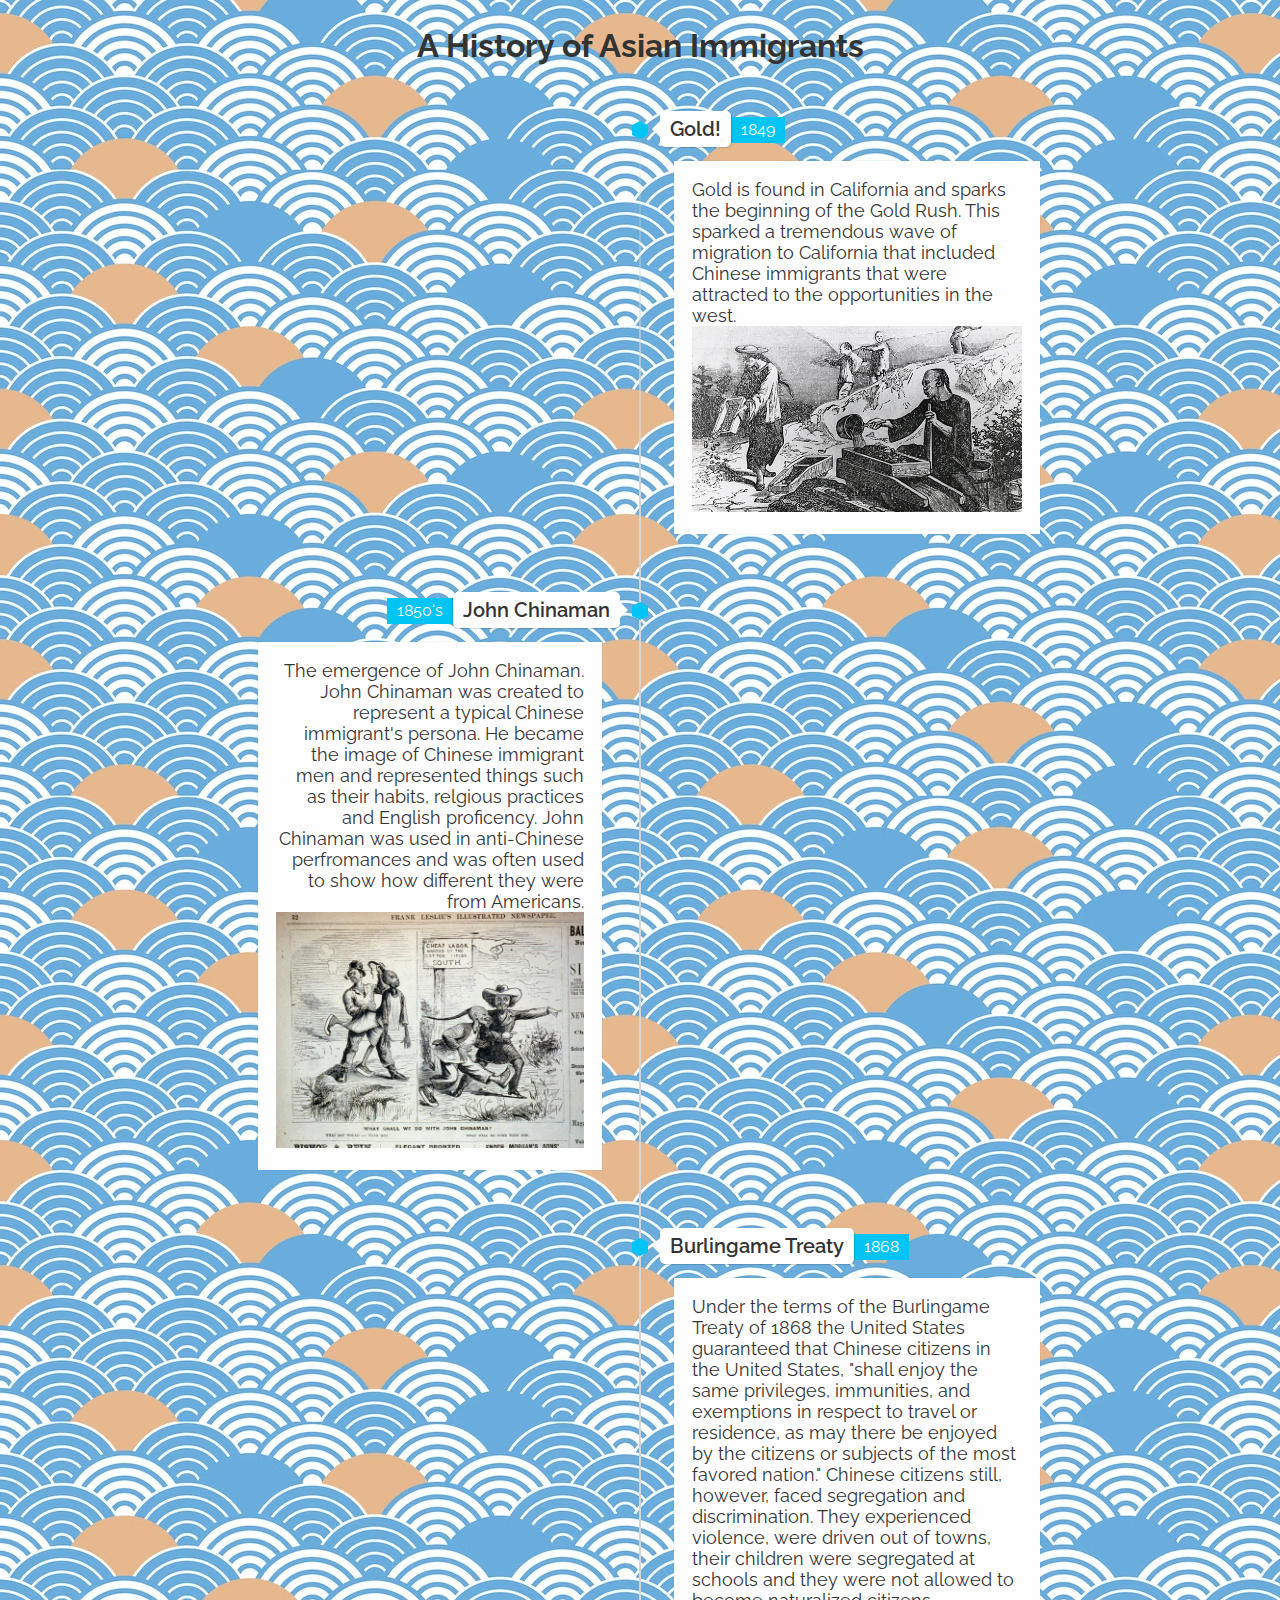
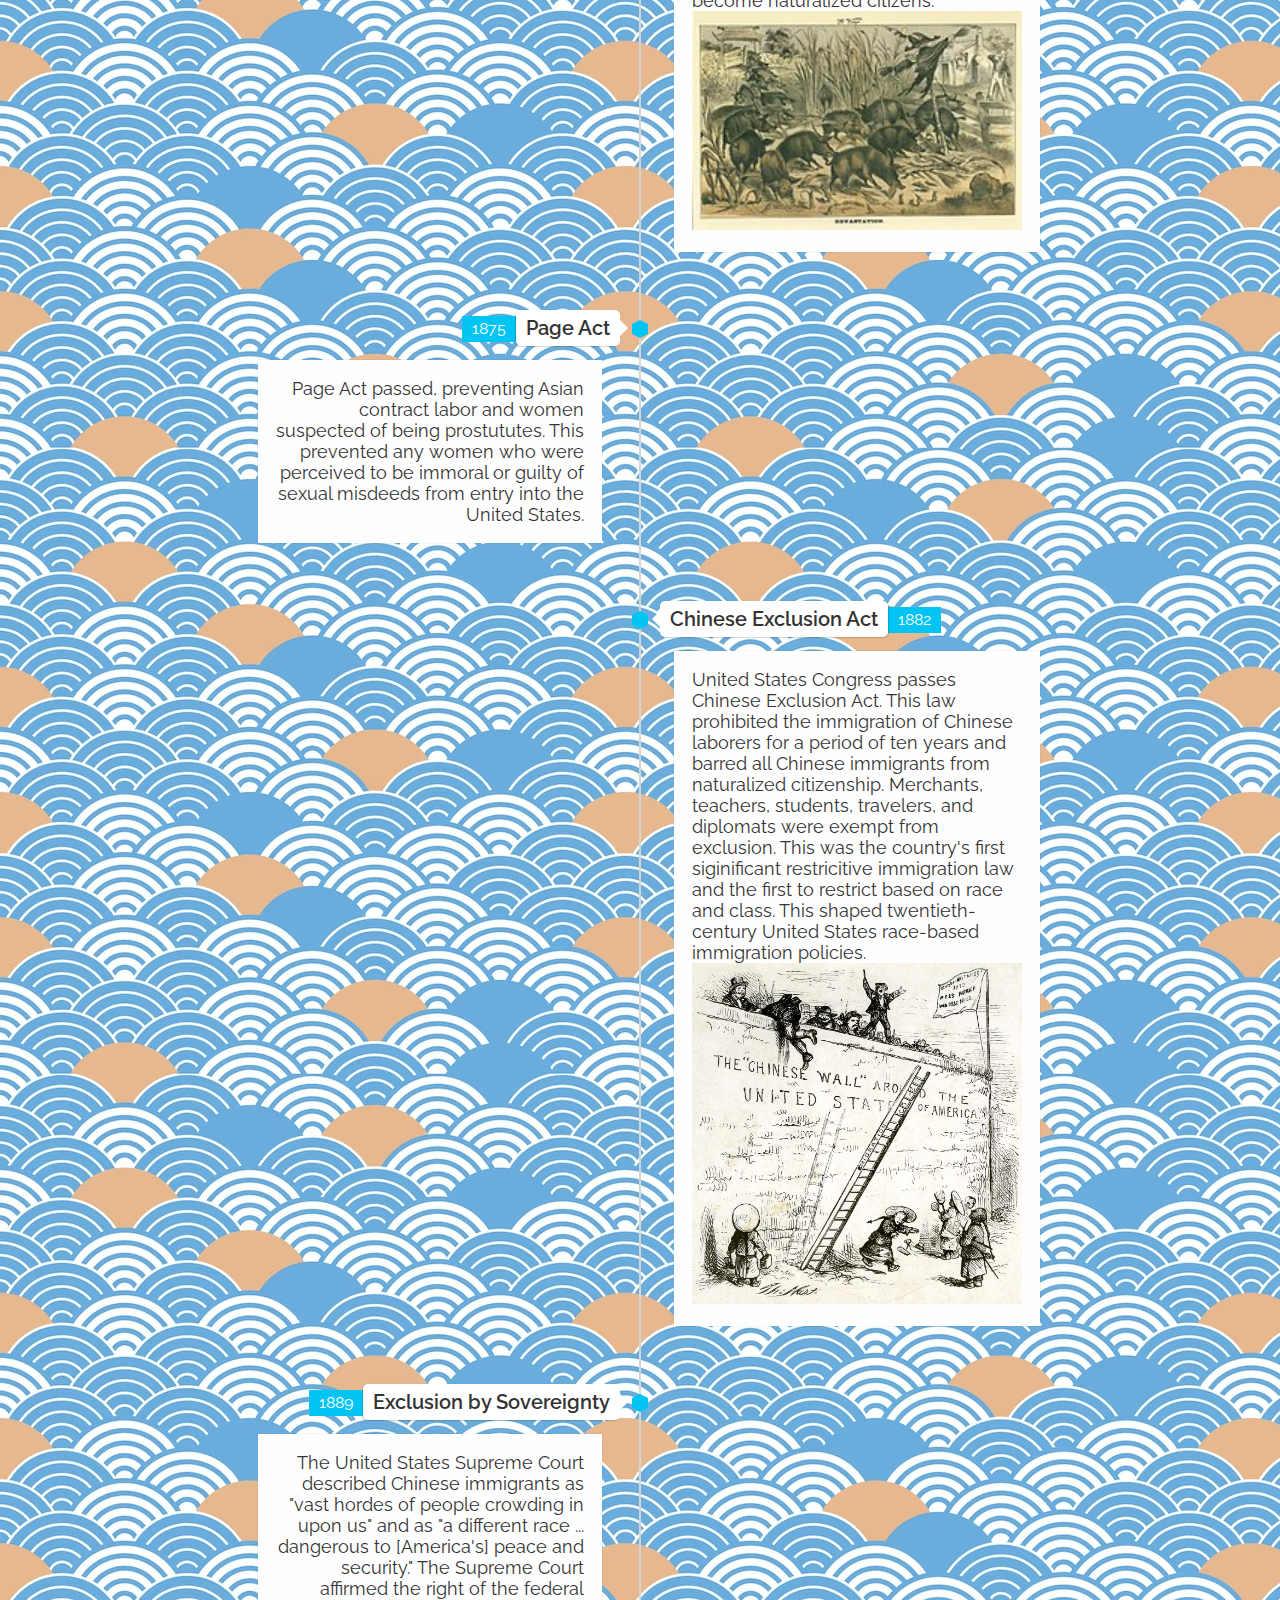
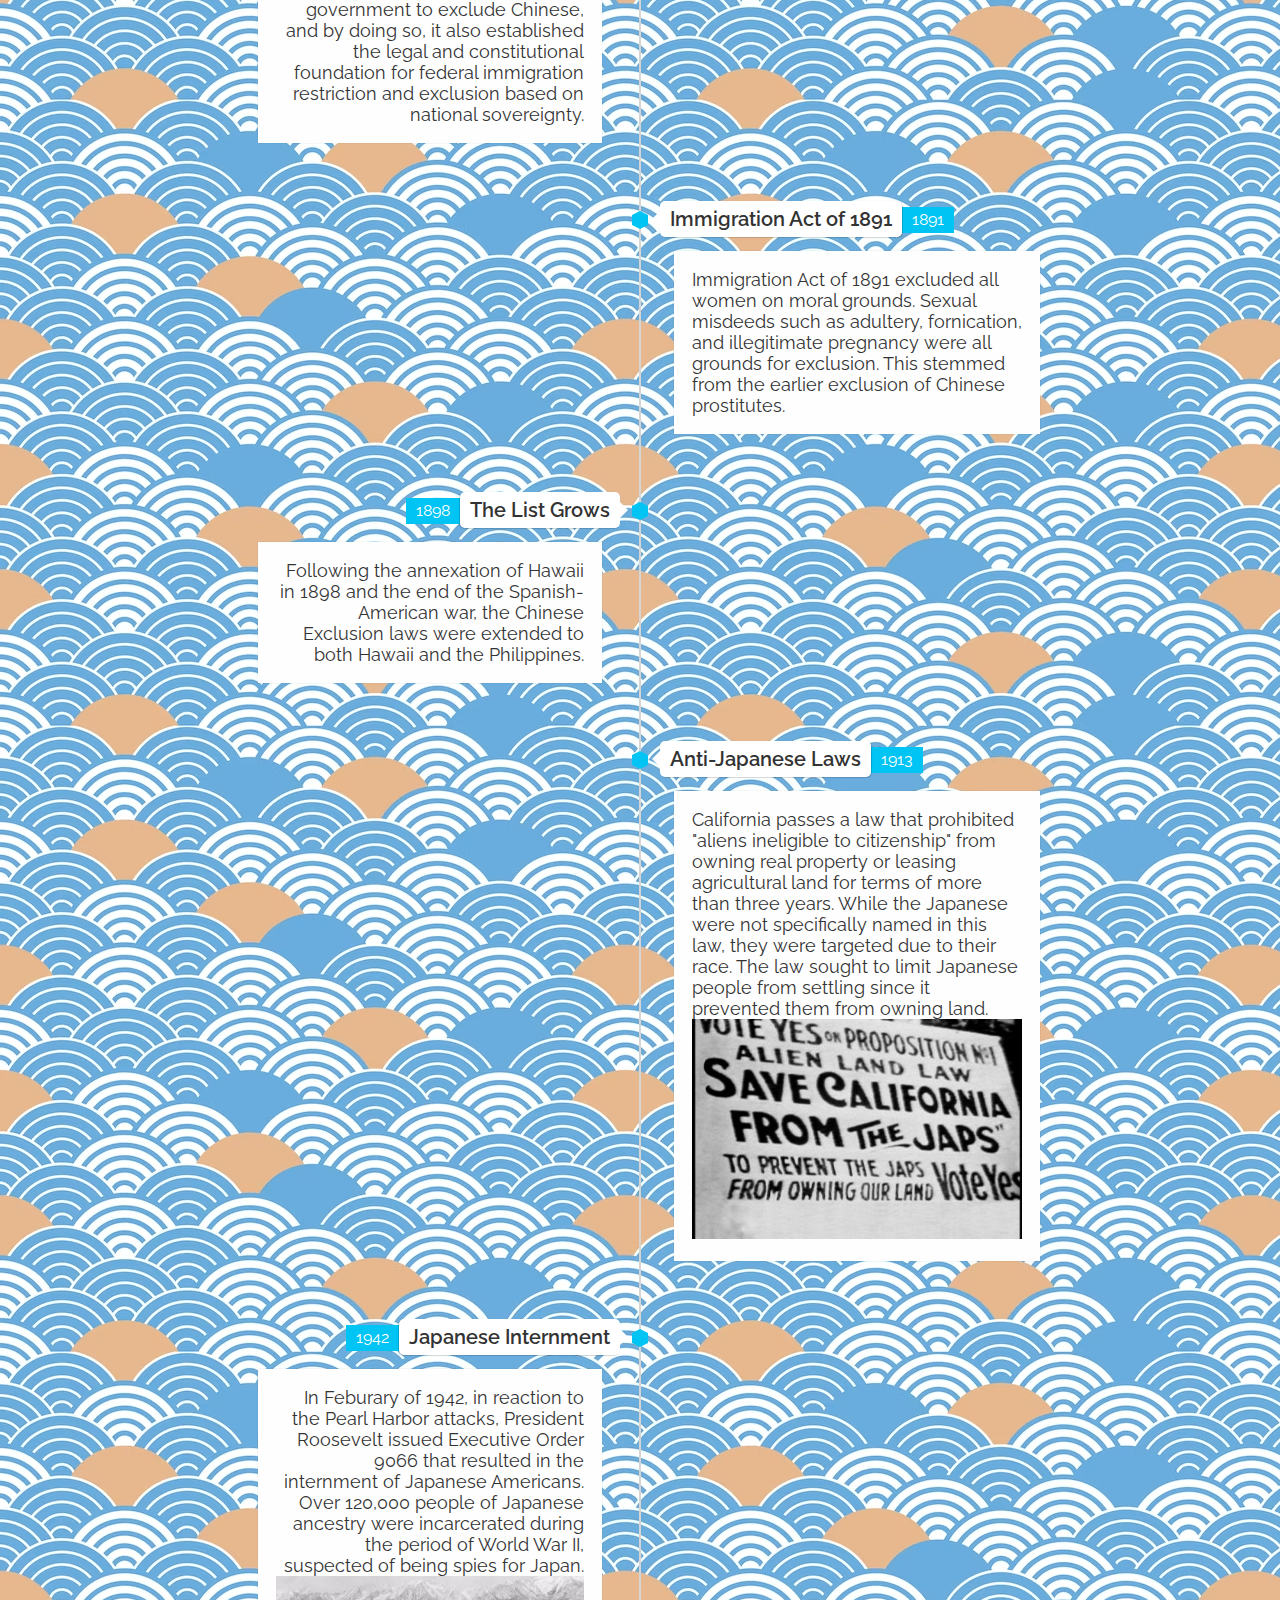
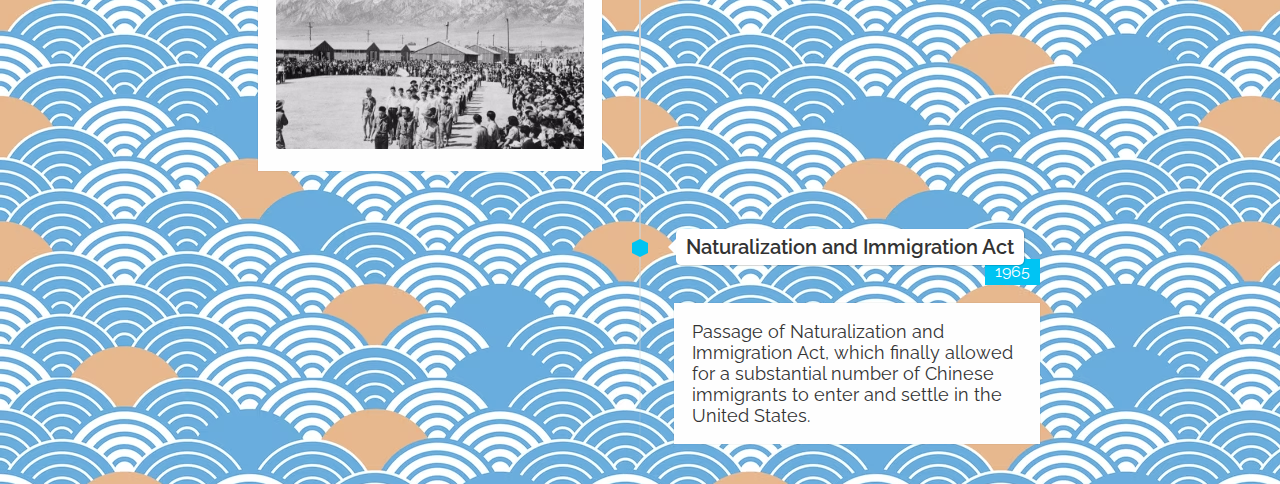
==== index.html @ 76139cf9 "Rename timeline.html to index.html" ====
<!DOCTYPE html>
<html lang="en" dir="ltr">

<head>
    <meta charset="utf-8">
    <title>Asian American Timeline</title>
    <link rel="stylesheet" href="style.css">
    <meta name="viewport" content="width=device-width, initial-scale=1.0">
</head>

<body>
    <header>
        </br>
        <h1>A History of Asian Immigrants</h1>
    </header>

    <ul class="timeline">
        <!-- Item 1 -->
        <li>
            <div class="direction-r">
                <div class="flag-wrapper">
                    <span class="hexa"></span>
                    <span class="flag">Gold!</span>
                    <span class="time-wrapper"><span class="time">1849</span></span>
                </div>
                <div class="desc">Gold is found in California and sparks the beginning of the Gold Rush. This sparked a
                    tremendous wave of migration to California that included Chinese immigrants that were attracted to
                    the opportunities in the west.
                    <img src="images/gold.jpg" alt="">
                </div>

            </div>
        </li>

        <!-- Item 2 -->
        <li>
            <div class="direction-l">
                <div class="flag-wrapper">
                    <span class="hexa"></span>
                    <span class="flag">John Chinaman</span>
                    <span class="time-wrapper"><span class="time">1850's</span></span>
                </div>
                <div class="desc">The emergence of John Chinaman. John Chinaman was created to represent a typical
                    Chinese immigrant's persona. He became the image of Chinese immigrant men and represented things
                    such as their habits, relgious practices and English proficency. John Chinaman was used in
                    anti-Chinese perfromances and was often used to show how different they were from Americans.
                    <img src="images/chinaman.jpg" alt="">
                </div>
            </div>

        </li>

        <li>
            <div class="direction-r">
                <div class="flag-wrapper">
                    <span class="hexa"></span>
                    <span class="flag">Burlingame Treaty</span>
                    <span class="time-wrapper"><span class="time">1868</span></span>
                </div>
                <div class="desc">Under the terms of the Burlingame Treaty of 1868 the United States guaranteed that
                    Chinese citizens in the United States, "shall enjoy the same privileges, immunities, and exemptions
                    in respect to travel or residence, as may there be enjoyed by the citizens or subjects of the most
                    favored nation." Chinese citizens still, however, faced segregation and discrimination. They
                    experienced violence, were driven out of towns, their children were segregated at schools and they
                    were not allowed to become naturalized citizens.
                    <img src="images/treaty.jpg" alt="">
                </div>
            </div>
        </li>

        <!-- Item 3 -->
        <li>
            <div class="direction-l">
                <div class="flag-wrapper">
                    <span class="hexa"></span>
                    <span class="flag">Page Act</span>
                    <span class="time-wrapper"><span class="time">1875</span></span>
                </div>
                <div class="desc">Page Act passed, preventing Asian contract labor and women suspected of being
                    prostututes. This prevented any women who were perceived to be immoral or guilty of sexual misdeeds
                    from entry into the United States.
                </div>
            </div>
        </li>
        <li>
            <div class="direction-r">
                <div class="flag-wrapper">
                    <span class="hexa"></span>
                    <span class="flag">Chinese Exclusion Act</span>
                    <span class="time-wrapper"><span class="time">1882</span></span>
                </div>
                <div class="desc">United States Congress passes Chinese Exclusion Act. This law prohibited the
                    immigration of Chinese laborers for a period of ten years and barred all Chinese immigrants from
                    naturalized citizenship. Merchants, teachers, students, travelers, and diplomats were exempt from
                    exclusion. This was the country's first siginificant restricitive immigration law and the first to
                    restrict based on race and class. This shaped twentieth-century United States race-based immigration
                    policies.
                    <img src="images/chineseexclusion.jpg" alt="">

                </div>
            </div>
        </li>
        <li>
            <div class="direction-l">
                <div class="flag-wrapper">
                    <span class="hexa"></span>
                    <span class="flag">Exclusion by Sovereignty</span>
                    <span class="time-wrapper"><span class="time">1889</span></span>
                </div>
                <div class="desc">The United States Supreme Court described Chinese immigrants as "vast hordes of people
                    crowding in upon us" and as "a different race ... dangerous to [America's] peace and security." The
                    Supreme Court affirmed the right of the federal government to exclude Chinese, and by doing
                    so, it also established the legal and constitutional foundation for federal immigration restriction
                    and exclusion based on national sovereignty.
                </div>
            </div>
        </li>
        <li>
            <div class="direction-r">
                <div class="flag-wrapper">
                    <span class="hexa"></span>
                    <span class="flag">Immigration Act of 1891</span>
                    <span class="time-wrapper"><span class="time">1891</span></span>
                </div>
                <div class="desc">Immigration Act of 1891 excluded all women on moral grounds. Sexual misdeeds such as
                    adultery, fornication, and illegitimate pregnancy were all grounds for exclusion. This stemmed from
                    the earlier exclusion of Chinese prostitutes.

                </div>
            </div>
        </li>
        <li>
            <div class="direction-l">
                <div class="flag-wrapper">
                    <span class="hexa"></span>
                    <span class="flag">The List Grows</span>
                    <span class="time-wrapper"><span class="time">1898</span></span>
                </div>
                <div class="desc">Following the annexation of Hawaii in 1898 and the end of the Spanish-American war,
                    the Chinese Exclusion laws were extended to both Hawaii and the Philippines.</div>
            </div>
        </li>

        <li>
            <div class="direction-r">
                <div class="flag-wrapper">
                    <span class="hexa"></span>
                    <span class="flag">Anti-Japanese Laws</span>
                    <span class="time-wrapper"><span class="time">1913</span></span>
                </div>
                <div class="desc">California passes a law that prohibited "aliens ineligible to citizenship" from owning
                    real property or leasing agricultural land for terms of more than three years. While the Japanese
                    were not specifically named in this law, they were targeted due to their race. The law sought to
                    limit Japanese people from settling since it prevented them from owning land.
                    <img src="images/anitjapaneselaw.png" alt="">

                </div>
            </div>
        </li>

        <li>
            <div class="direction-l">
                <div class="flag-wrapper">
                    <span class="hexa"></span>
                    <span class="flag">Japanese Internment</span>
                    <span class="time-wrapper"><span class="time">1942</span></span>
                </div>
                <div class="desc">In Feburary of 1942, in reaction to the Pearl Harbor attacks, President Roosevelt
                    issued Executive Order 9066 that resulted in the internment of Japanese Americans. Over 120,000
                    people of Japanese ancestry were incarcerated during the period of World War II, suspected of being
                    spies for Japan.
                    <img src="images/japaneseinternment.jpg" alt="">
                </div>
            </div>
        </li>

        <li>
            <div class="direction-r">
                <div class="flag-wrapper">
                    <span class="hexa"></span>
                    <span class="flag">Naturalization and Immigration Act</span>
                    <span class="time-wrapper"><span class="time">1965</span></span>
                </div>
                <div class="desc">Passage of Naturalization and Immigration Act, which finally allowed for a substantial
                    number of Chinese immigrants to enter and settle in the United States.
                </div>
            </div>
        </li>
    </ul>

</body>

</html>
---- style.css ----
@import url(https://fonts.googleapis.com/css?family=Raleway:400,900);

body {
    font-family: 'Raleway', sans-serif;
    color: #333;
    background-image: url("images/a.jpg");
}

header h1 {
    text-align: center;
    font-weight: bold;
    margin-top: 0;
}

header p {
    text-align: center;
    margin-bottom: 0;
}

img {
    width: 100%;
    /* you can use % */
    height: auto;
}

.hexa {
    border: 0px;
    float: left;
    text-align: center;
    height: 35px;
    width: 60px;
    font-size: 22px;
    background: #f0f0f0;
    color: #3c3c3c;
    position: relative;
    margin-top: 15px;
}

.hexa:before {
    content: "";
    position: absolute;
    left: 0;
    width: 0;
    height: 0;
    border-bottom: 15px solid #f0f0f0;
    border-left: 30px solid transparent;
    border-right: 30px solid transparent;
    top: -15px;
}

.hexa:after {
    content: "";
    position: absolute;
    left: 0;
    width: 0;
    height: 0;
    border-left: 30px solid transparent;
    border-right: 30px solid transparent;
    border-top: 15px solid #f0f0f0;
    bottom: -15px;
}

.timeline {
    position: relative;
    padding: 0;
    width: 100%;
    margin-top: 20px;
    list-style-type: none;
}

.timeline:before {
    position: absolute;
    left: 50%;
    top: 0;
    content: ' ';
    display: block;
    width: 2px;
    height: 100%;
    margin-left: -1px;
    background: rgb(213, 213, 213);
    background: -moz-linear-gradient(top, rgba(213, 213, 213, 0) 0%, rgb(213, 213, 213) 8%, rgb(213, 213, 213) 92%, rgba(213, 213, 213, 0) 100%);
    background: -webkit-gradient(linear, left top, left bottom, color-stop(0%, rgba(30, 87, 153, 1)), color-stop(100%, rgba(125, 185, 232, 1)));
    background: -webkit-linear-gradient(top, rgba(213, 213, 213, 0) 0%, rgb(213, 213, 213) 8%, rgb(213, 213, 213) 92%, rgba(213, 213, 213, 0) 100%);
    background: -o-linear-gradient(top, rgba(213, 213, 213, 0) 0%, rgb(213, 213, 213) 8%, rgb(213, 213, 213) 92%, rgba(213, 213, 213, 0) 100%);
    background: -ms-linear-gradient(top, rgba(213, 213, 213, 0) 0%, rgb(213, 213, 213) 8%, rgb(213, 213, 213) 92%, rgba(213, 213, 213, 0) 100%);
    background: linear-gradient(to bottom, rgba(213, 213, 213, 0) 0%, rgb(213, 213, 213) 8%, rgb(213, 213, 213) 92%, rgba(213, 213, 213, 0) 100%);
    z-index: 5;
}

.timeline li {
    padding: 2em 0;
}

.timeline .hexa {
    width: 16px;
    height: 10px;
    position: absolute;
    background: #00c4f3;
    z-index: 5;
    left: 0;
    right: 0;
    margin-left: auto;
    margin-right: auto;
    top: -30px;
    margin-top: 0;
}

.timeline .hexa:before {
    border-bottom: 4px solid #00c4f3;
    border-left-width: 8px;
    border-right-width: 8px;
    top: -4px;
}

.timeline .hexa:after {
    border-left-width: 8px;
    border-right-width: 8px;
    border-top: 4px solid #00c4f3;
    bottom: -4px;
}

.direction-l,
.direction-r {
    float: none;
    width: 100%;
    text-align: center;
}

.flag-wrapper {
    text-align: center;
    position: relative;
}

.flag {
    position: relative;
    display: inline;
    background: rgb(255, 255, 255);
    font-weight: 600;
    z-index: 15;
    padding: 6px 10px;
    text-align: left;
    border-radius: 5px;
}

.direction-l .flag:after,
.direction-r .flag:after {
    content: "";
    position: absolute;
    left: 50%;
    top: -15px;
    height: 0;
    width: 0;
    margin-left: -8px;
    border: solid transparent;
    border-bottom-color: rgb(255, 255, 255);
    border-width: 8px;
    pointer-events: none;
}

.direction-l .flag {
    -webkit-box-shadow: -1px 1px 1px rgba(0, 0, 0, 0.15), 0 0 1px rgba(0, 0, 0, 0.15);
    -moz-box-shadow: -1px 1px 1px rgba(0, 0, 0, 0.15), 0 0 1px rgba(0, 0, 0, 0.15);
    box-shadow: -1px 1px 1px rgba(0, 0, 0, 0.15), 0 0 1px rgba(0, 0, 0, 0.15);
}

.direction-r .flag {
    -webkit-box-shadow: 1px 1px 1px rgba(0, 0, 0, 0.15), 0 0 1px rgba(0, 0, 0, 0.15);
    -moz-box-shadow: 1px 1px 1px rgba(0, 0, 0, 0.15), 0 0 1px rgba(0, 0, 0, 0.15);
    box-shadow: 1px 1px 1px rgba(0, 0, 0, 0.15), 0 0 1px rgba(0, 0, 0, 0.15);
}

.time-wrapper {
    display: block;
    position: relative;
    margin: 4px 0 0 0;
    z-index: 14;
    line-height: 1em;
    vertical-align: middle;
    color: #fff;
}

.direction-l .time-wrapper {
    float: none;
}

.direction-r .time-wrapper {
    float: none;
}

.time {
    background: #00c4f3;
    display: inline-block;
    padding: 8px;
}

.desc {
    font-size: 18px;
    position: relative;
    margin: 1em 0 0 0;
    padding: 1em;
    background: rgb(254, 254, 254);
    -webkit-box-shadow: 0 0 1px rgba(0, 0, 0, 0.20);
    -moz-box-shadow: 0 0 1px rgba(0, 0, 0, 0.20);
    box-shadow: 0 0 1px rgba(0, 0, 0, 0.20);
    z-index: 15;
}

.direction-l .desc,
.direction-r .desc {
    position: relative;
    margin: 1em 1em 0 1em;
    padding: 1em;
    z-index: 15;
}

@media(min-width: 768px) {
    .timeline {
        width: 660px;
        margin: 0 auto;
        margin-top: 20px;
    }

    .timeline li:after {
        content: "";
        display: block;
        height: 0;
        clear: both;
        visibility: hidden;
    }

    .timeline .hexa {
        left: -28px;
        right: auto;
        top: 8px;
    }

    .timeline .direction-l .hexa {
        left: auto;
        right: -28px;
    }

    .direction-l {
        position: relative;
        width: 310px;
        float: left;
        text-align: right;
    }

    .direction-r {
        position: relative;
        width: 310px;
        float: right;
        text-align: left;
    }

    .flag-wrapper {
        display: inline-block;
    }

    .flag {
        font-size: 20px;
    }

    .direction-l .flag:after {
        left: auto;
        right: -16px;
        top: 50%;
        margin-top: -8px;
        border: solid transparent;
        border-left-color: rgb(254, 254, 254);
        border-width: 8px;
    }

    .direction-r .flag:after {
        top: 50%;
        margin-top: -8px;
        border: solid transparent;
        border-right-color: rgb(254, 254, 254);
        border-width: 8px;
        left: -8px;
    }

    .time-wrapper {
        display: inline;
        vertical-align: middle;
        margin: 0;
    }

    .direction-l .time-wrapper {
        float: left;
    }

    .direction-r .time-wrapper {
        float: right;
    }

    .time {
        padding: 5px 10px;
    }

    .direction-r .desc {
        margin: 1em 0 0 0.75em;
    }
}

@media(min-width: 992px) {
    .timeline {
        width: 800px;
        margin: 0 auto;
        margin-top: 20px;
    }

    .direction-l {
        position: relative;
        width: 380px;
        float: left;
        text-align: right;
    }

    .direction-r {
        position: relative;
        width: 380px;
        float: right;
        text-align: left;
    }
}
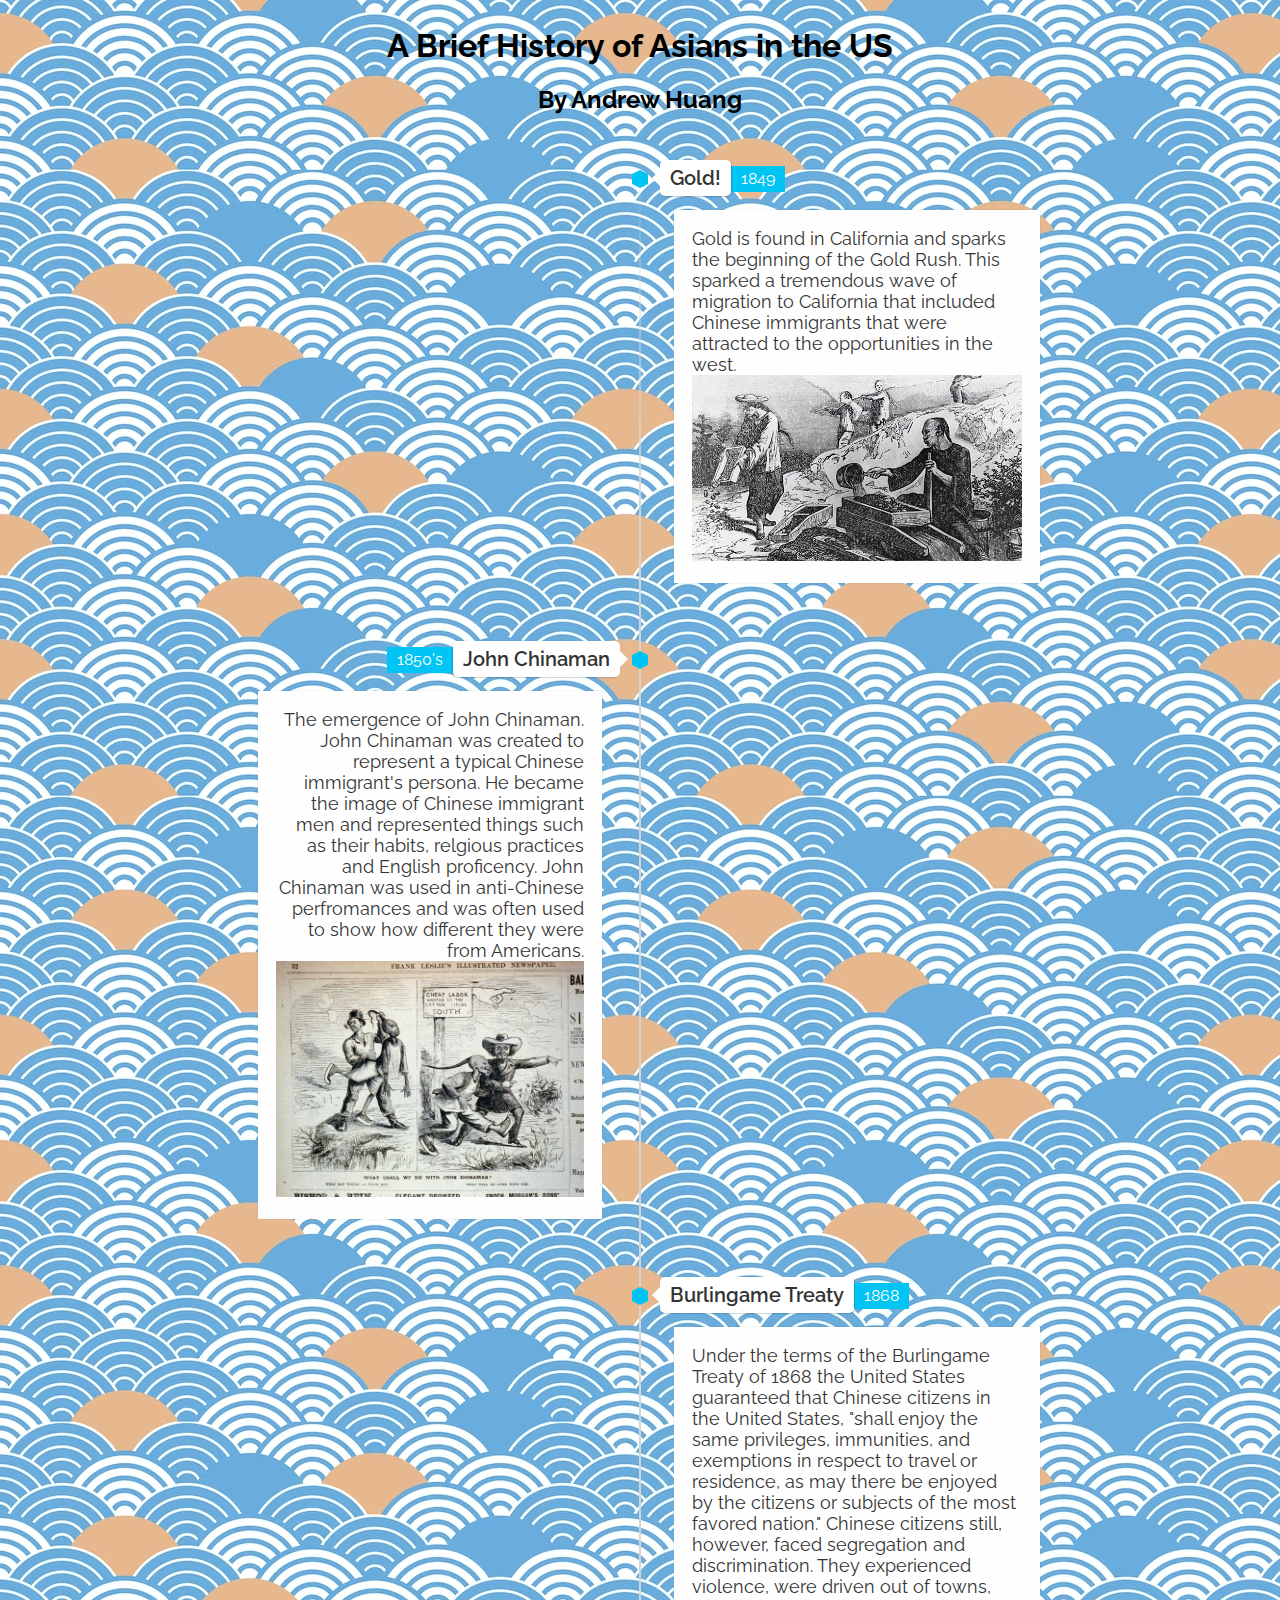
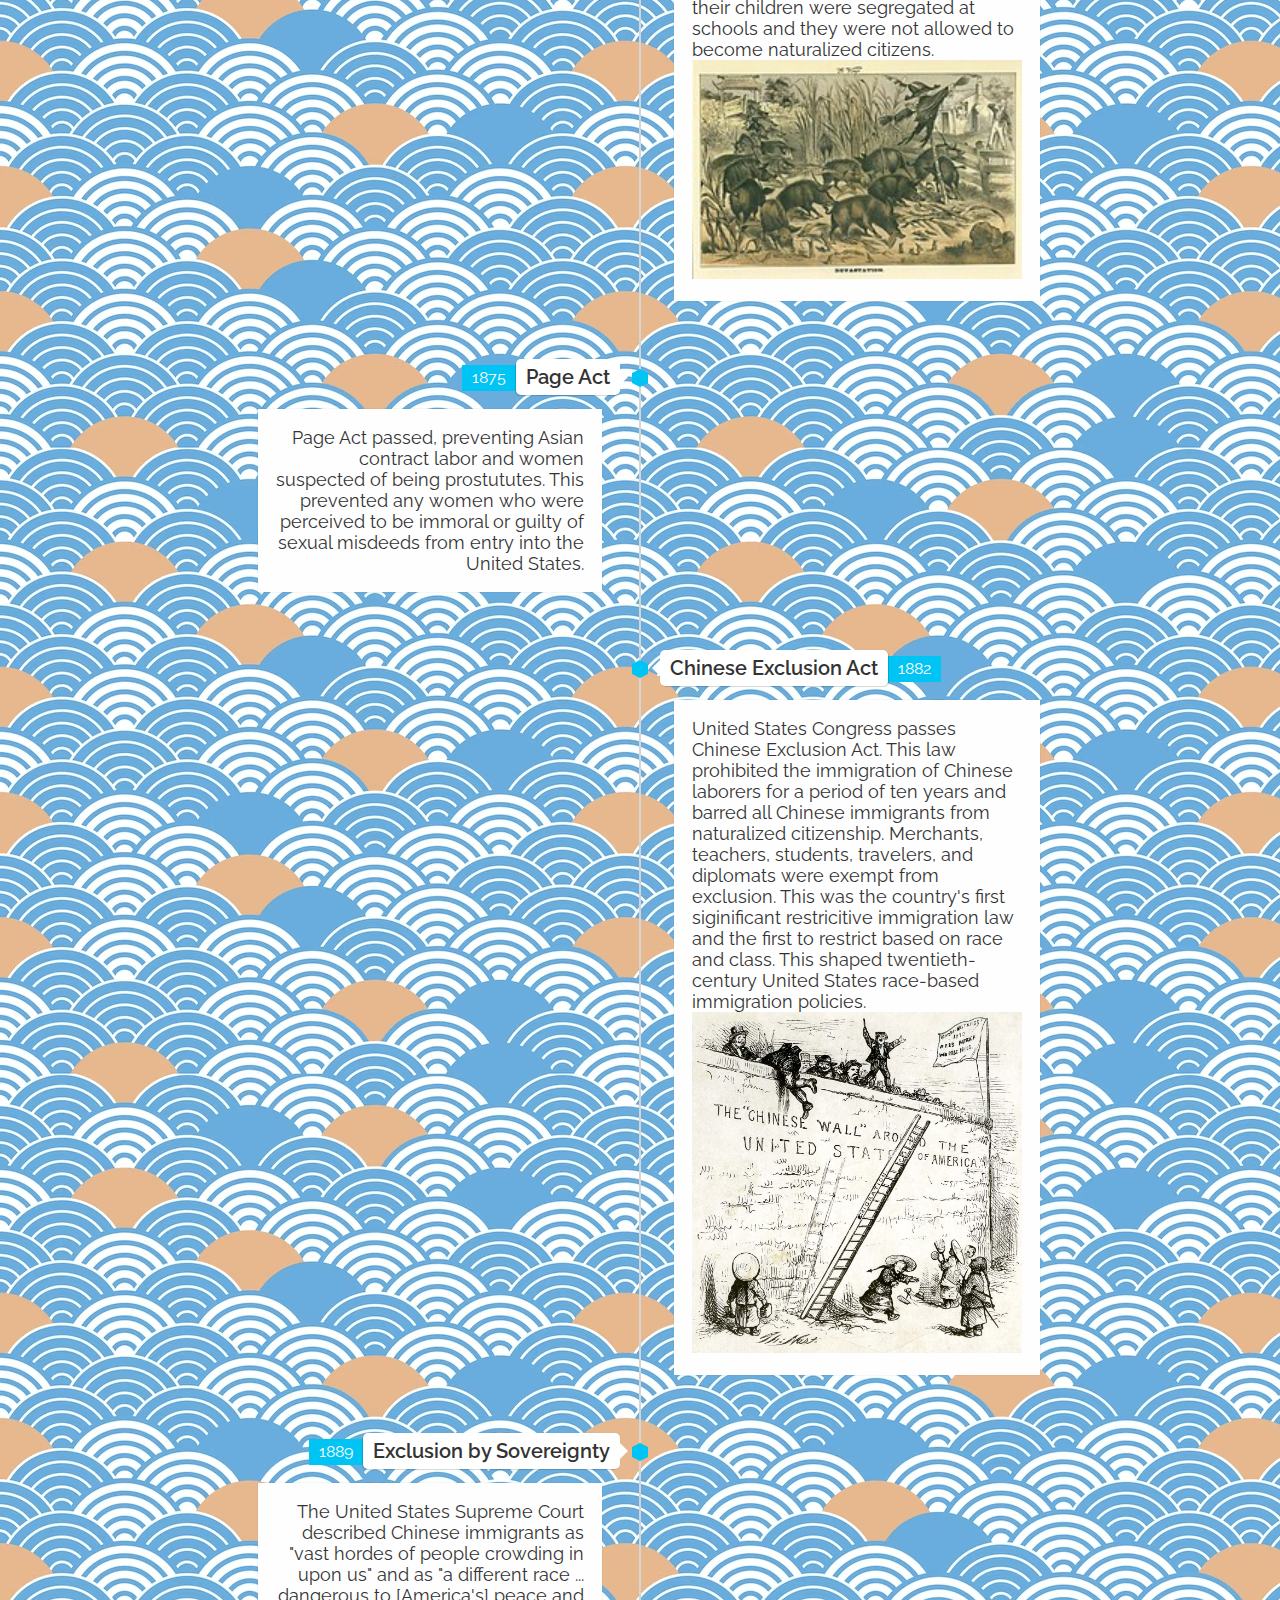
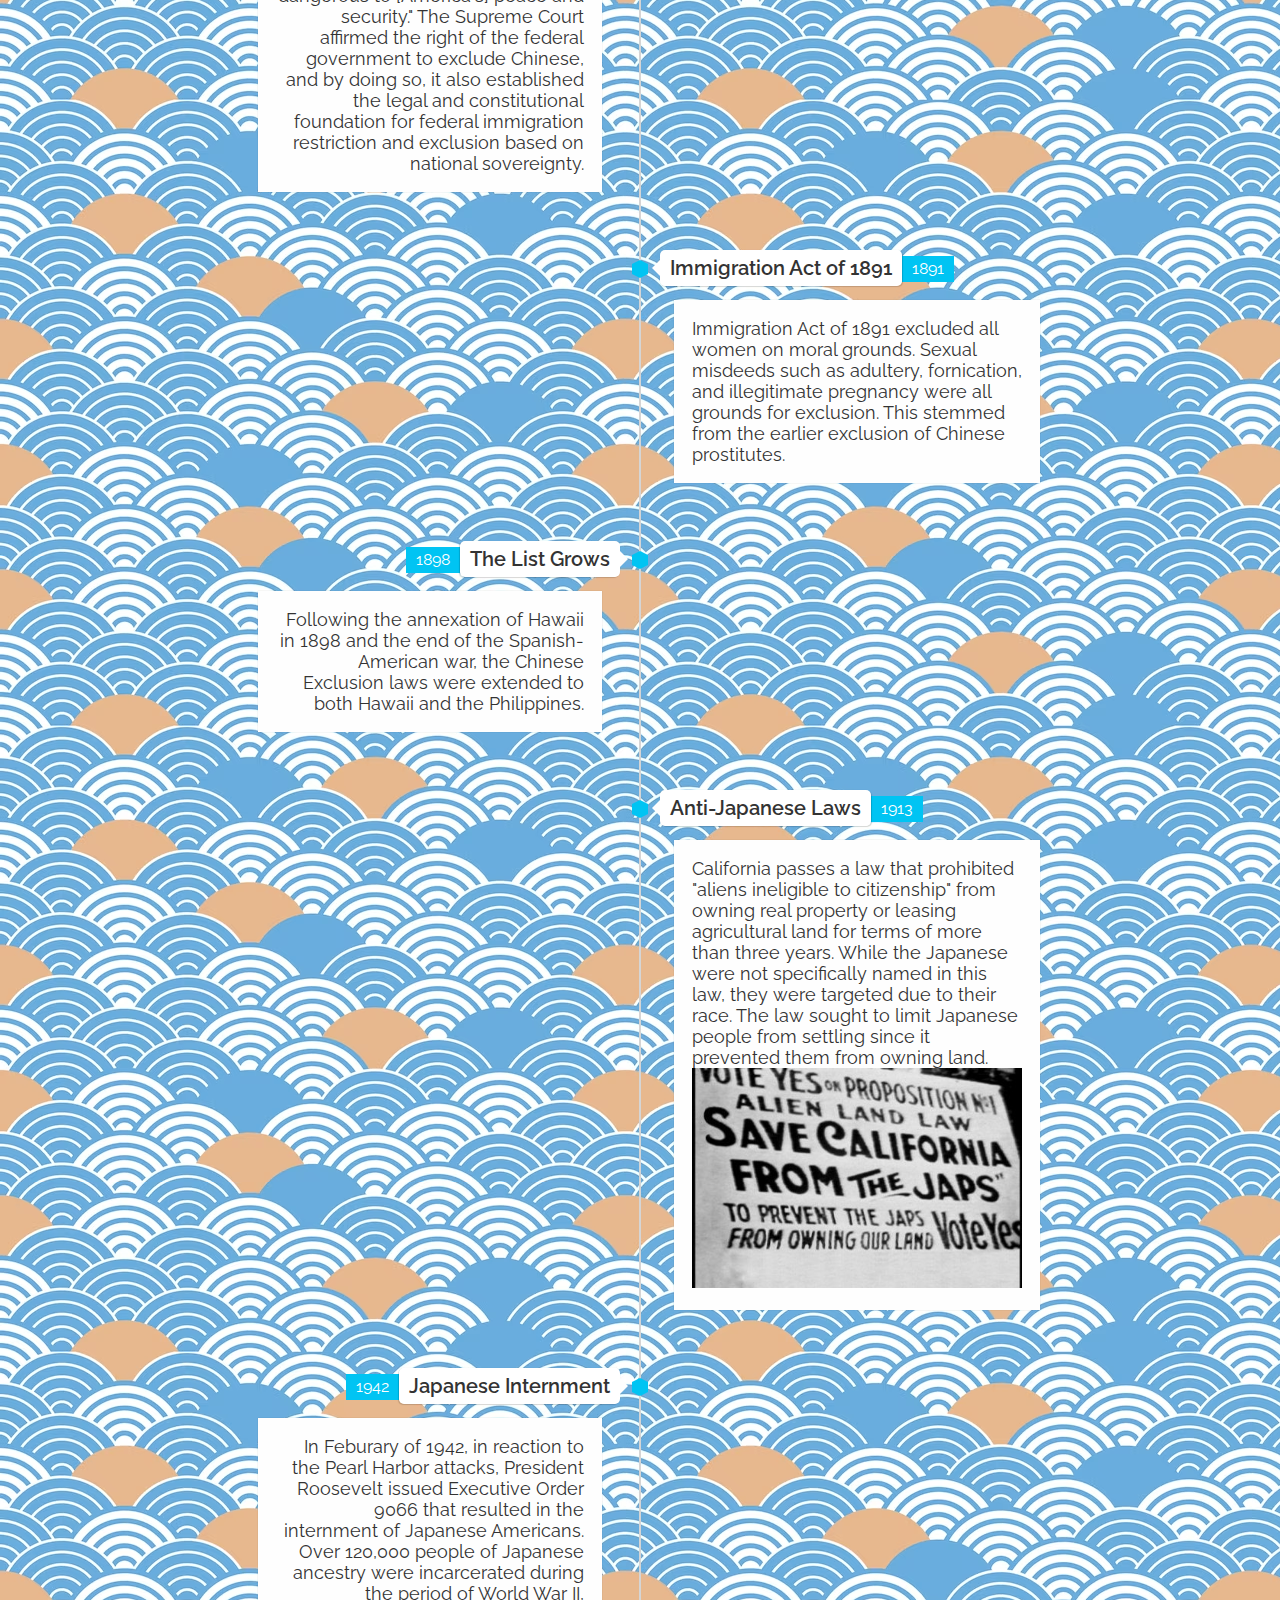
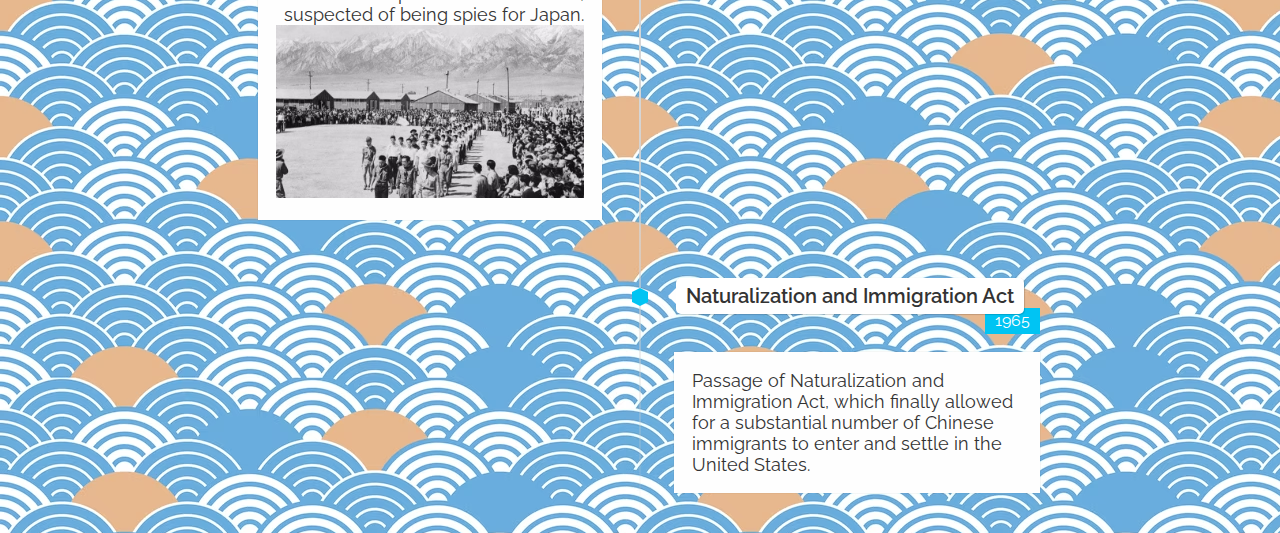
==== commit f82bc5fc: "Add files via upload" ====
--- a/index.html
+++ b/index.html
@@ -11,7 +11,8 @@
 <body>
     <header>
         </br>
-        <h1>A History of Asian Immigrants</h1>
+        <h1>A Brief History of Asians in the US</h1>
+        <h2>By Andrew Huang</h2>
     </header>
 
     <ul class="timeline">
@@ -190,4 +191,4 @@
 
 </body>
 
-</html>
+</html>--- a/style.css
+++ b/style.css
@@ -6,10 +6,12 @@
     background-image: url("images/a.jpg");
 }
 
-header h1 {
+header h1,
+h2 {
     text-align: center;
     font-weight: bold;
     margin-top: 0;
+    color: black;
 }
 
 header p {
